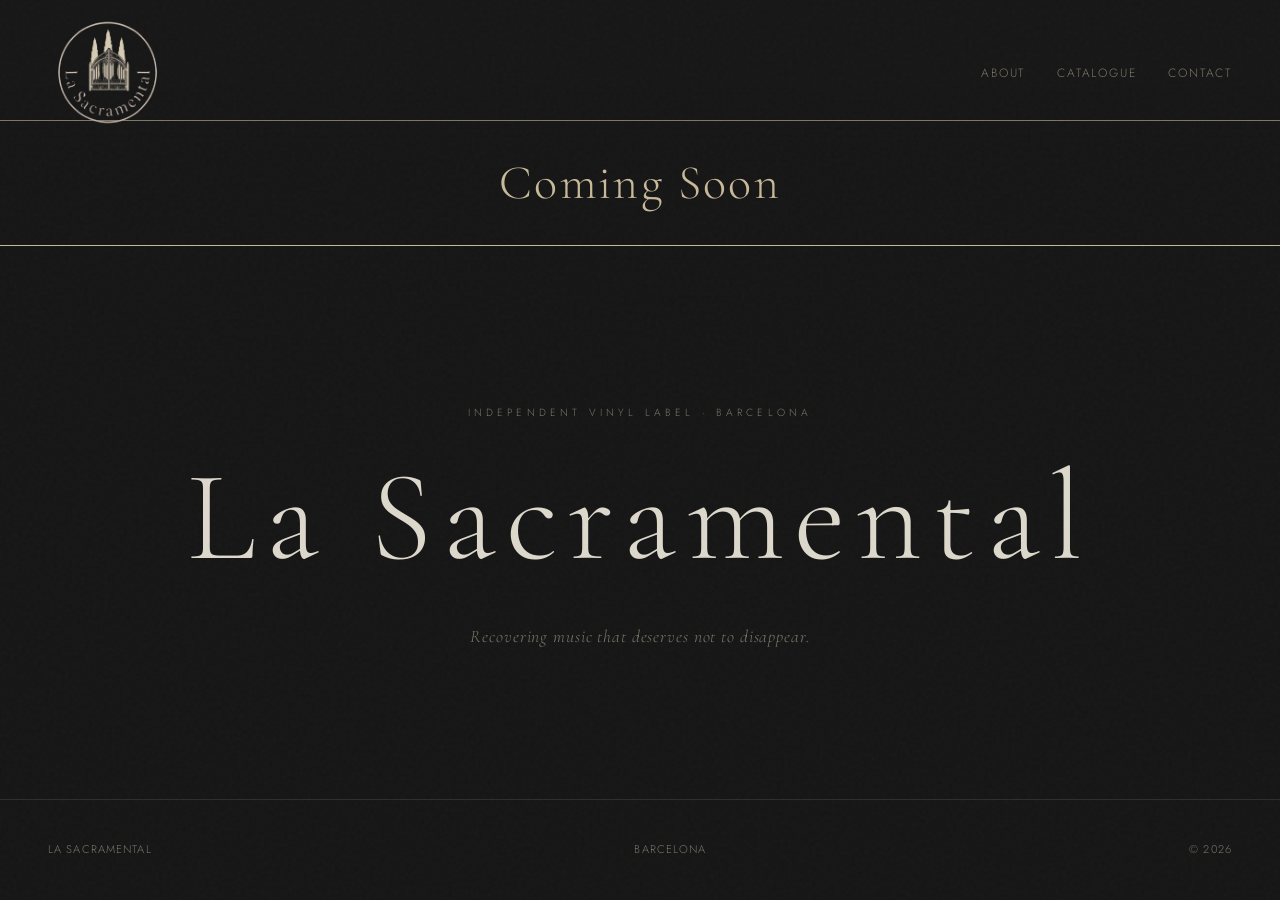
==== index.html @ 22e37aea "Update index.html" ====
<!DOCTYPE html>
<html lang="en">
<head>
  <meta charset="UTF-8">
  <meta name="viewport" content="width=device-width, initial-scale=1.0">
  <title>La Sacramental — Independent vinyl label, Barcelona</title>
  <meta name="description" content="Independent vinyl label in Barcelona reissuing gothic rock, darkwave and deathrock from the 1980s and 1990s. Small, carefully produced pressings.">
  <link rel="canonical" href="https://lasacramental.com/">

  <!-- Open Graph -->
  <meta property="og:type" content="website">
  <meta property="og:site_name" content="La Sacramental">
  <meta property="og:title" content="La Sacramental — Independent vinyl label, Barcelona">
  <meta property="og:description" content="Independent vinyl label in Barcelona reissuing gothic rock, darkwave and deathrock from the 1980s and 1990s. Small, carefully produced pressings.">
  <meta property="og:url" content="https://lasacramental.com/">
  <meta property="og:image" content="https://lasacramental.com/og-image.png">
  <meta property="og:image:width" content="1200">
  <meta property="og:image:height" content="630">
  <meta property="og:locale" content="en_US">

  <!-- Twitter Cards -->
  <meta name="twitter:card" content="summary_large_image">
  <meta name="twitter:title" content="La Sacramental — Independent vinyl label, Barcelona">
  <meta name="twitter:description" content="Independent vinyl label in Barcelona reissuing gothic rock, darkwave and deathrock from the 1980s and 1990s. Small, carefully produced pressings.">
  <meta name="twitter:image" content="https://lasacramental.com/og-image.png">

  <!-- Fonts -->
  <link rel="preconnect" href="https://fonts.googleapis.com">
  <link rel="preconnect" href="https://fonts.gstatic.com" crossorigin>
  <link href="https://fonts.googleapis.com/css2?family=Cormorant+Garamond:ital,wght@0,300;0,400;0,500;1,300;1,400&family=Jost:wght@300;400&display=swap" rel="stylesheet">

  <!-- CSS -->
  <link rel="stylesheet" href="style.css">

  <!-- Favicons -->
  <link rel="icon" type="image/x-icon" href="favicon.ico">
  <link rel="icon" type="image/png" sizes="32x32" href="favicon-32.png">
  <link rel="apple-touch-icon" sizes="180x180" href="apple-touch-icon.png">

  <!-- Schema.org -->
  <script type="application/ld+json">
  {
    "@context": "https://schema.org",
    "@type": "Organization",
    "name": "La Sacramental",
    "description": "Independent vinyl label in Barcelona reissuing gothic rock, darkwave, deathrock and related music from the 1980s and 1990s. Small, carefully produced pressings.",
    "url": "https://lasacramental.com",
    "logo": "https://lasacramental.com/Logo.png",
    "email": "lasacramental@pm.me",
    "foundingDate": "2026",
    "foundingLocation": {
      "@type": "Place",
      "name": "Barcelona, Spain"
    },
    "sameAs": [
      "https://instagram.com/lasacramental"
    ]
  }
  </script>
</head>
<body>

  <nav>
    <a href="index.html" class="nav-logo"><img src="Logo.png" alt="La Sacramental"></a>
    <ul class="nav-links">
      <li><a href="about.html">About</a></li>
      <li><a href="catalogue.html">Catalogue</a></li>
      <li><a href="contact.html">Contact</a></li>
    </ul>
  </nav>

  <div class="banner-coming-soon">
    <p>Coming Soon</p>
  </div>

  <section class="hero">
    <p class="hero-label">Independent vinyl label · Barcelona</p>
    <h1 class="hero-title">La Sacramental</h1>
    <p class="hero-sub">Recovering music that deserves not to disappear.</p>
  </section>

  <footer>
    <span>La Sacramental</span>
    <span>Barcelona</span>
    <span>© 2026</span>
  </footer>

  <script data-goatcounter="https://lasacramental.goatcounter.com/count" async src="//gc.zgo.at/count.js"></script>
</body>
</html>
---- style.css ----
:root {
  --bg:         #161616;
  --bg-alt:     #1e1e1e;
  --text:       #ddd8cc;
  --text-muted: #7a7568;
  --accent:     #c8b99a;
  --rule:       #2e2e2e;
  --font-display: 'Cormorant Garamond', Georgia, serif;
  --font-body:    'Jost', sans-serif;
}

*, *::before, *::after { box-sizing: border-box; margin: 0; padding: 0; }

html { scroll-behavior: smooth; }

body {
  background: var(--bg);
  color: var(--text);
  font-family: var(--font-body);
  font-weight: 300;
  font-size: 16px;
  line-height: 1.75;
  -webkit-font-smoothing: antialiased;
  min-height: 100vh;
  display: flex;
  flex-direction: column;
}

/* Grain overlay */
body::before {
  content: '';
  position: fixed;
  inset: 0;
  background-image: url("data:image/svg+xml,%3Csvg viewBox='0 0 256 256' xmlns='http://www.w3.org/2000/svg'%3E%3Cfilter id='noise'%3E%3CfeTurbulence type='fractalNoise' baseFrequency='0.9' numOctaves='4' stitchTiles='stitch'/%3E%3C/filter%3E%3Crect width='100%25' height='100%25' filter='url(%23noise)' opacity='1'/%3E%3C/svg%3E");
  opacity: 0.025;
  pointer-events: none;
  z-index: 9999;
}

/* ── Navigation ─────────────────────────────────── */
nav {
  position: fixed;
  top: 0; left: 0; right: 0;
  z-index: 100;
  display: flex;
  justify-content: space-between;
  align-items: center;
  padding: 0.75rem 3rem;
  background: linear-gradient(to bottom, var(--bg) 60%, transparent);
}

.nav-logo img {
  height: 120px;
  width: 120px;
  object-fit: contain;
  display: block;
  transition: opacity 0.3s;
  border-radius: 50%;
}

.nav-logo:hover img { opacity: 0.75; }

.nav-links {
  display: flex;
  gap: 2rem;
  list-style: none;
}

.nav-links a {
  font-family: var(--font-body);
  font-weight: 300;
  font-size: 0.75rem;
  letter-spacing: 0.15em;
  text-transform: uppercase;
  color: var(--text-muted);
  text-decoration: none;
  transition: color 0.3s;
}

.nav-links a:hover,
.nav-links a.active { color: var(--text); }

/* ── Hero (index only) ──────────────────────────── */
.hero {
  flex: 1;
  display: flex;
  flex-direction: column;
  justify-content: center;
  align-items: center;
  text-align: center;
  padding: 6rem 2rem 4rem;
}

.hero-label {
  font-family: var(--font-body);
  font-size: 0.65rem;
  letter-spacing: 0.4em;
  text-transform: uppercase;
  color: var(--text-muted);
  margin-bottom: 2rem;
  opacity: 0;
  animation: fadeUp 1s ease forwards 0.3s;
}

.hero-title {
  font-family: var(--font-display);
  font-weight: 300;
  font-size: clamp(3.5rem, 10vw, 8rem);
  letter-spacing: 0.08em;
  line-height: 1;
  color: var(--text);
  opacity: 0;
  animation: fadeUp 1s ease forwards 0.6s;
}

.hero-sub {
  margin-top: 2.5rem;
  font-family: var(--font-display);
  font-style: italic;
  font-weight: 300;
  font-size: 1.1rem;
  color: var(--text-muted);
  letter-spacing: 0.05em;
  opacity: 0;
  animation: fadeUp 1s ease forwards 1s;
}

/* ── Inner pages ────────────────────────────────── */
.page {
  flex: 1;
  max-width: 700px;
  width: 100%;
  margin: 0 auto;
  padding: 10rem 2rem 6rem;
}

.section-tag {
  font-size: 0.65rem;
  letter-spacing: 0.4em;
  text-transform: uppercase;
  color: var(--accent);
  margin-bottom: 3rem;
  display: block;
}

h2 {
  font-family: var(--font-display);
  font-weight: 400;
  font-size: clamp(1.8rem, 4vw, 2.8rem);
  line-height: 1.2;
  letter-spacing: 0.02em;
  color: var(--text);
  margin-bottom: 2rem;
}

h2 em {
  font-style: italic;
  font-weight: 300;
}

p {
  color: var(--text-muted);
  margin-bottom: 1.25rem;
  font-size: 0.95rem;
}

p strong {
  color: var(--text);
  font-weight: 400;
}

/* About subsection */
.about-name-block {
  margin-top: 4rem;
  padding-top: 3rem;
  border-top: 1px solid var(--rule);
}

.about-name-block h3 {
  font-family: var(--font-display);
  font-weight: 400;
  font-style: italic;
  font-size: 1.5rem;
  color: var(--text);
  margin-bottom: 1.5rem;
}

/* Cemetery links */
.cemetery-links {
  margin-top: 2.5rem;
  display: flex;
  flex-direction: column;
  gap: 0.75rem;
}

.cemetery-links a {
  display: inline-flex;
  align-items: center;
  gap: 0.75rem;
  font-size: 0.8rem;
  letter-spacing: 0.08em;
  color: var(--text-muted);
  text-decoration: none;
  transition: color 0.3s;
}

.cemetery-links a::before {
  content: '†';
  color: var(--accent);
  font-family: var(--font-display);
  font-size: 1rem;
}

.cemetery-links a:hover { color: var(--text); }

/* Catalogue */
.coming-soon {
  font-family: var(--font-display);
  font-weight: 300;
  font-style: italic;
  font-size: 2rem;
  color: var(--text-muted);
  margin: 2rem 0 1rem;
}

/* Contact */
.contact-email {
  display: inline-block;
  margin-top: 1.5rem;
  font-family: var(--font-display);
  font-size: 1.3rem;
  font-weight: 300;
  color: var(--text);
  text-decoration: none;
  border-bottom: 1px solid var(--rule);
  padding-bottom: 0.2rem;
  transition: border-color 0.3s, color 0.3s;
}

.contact-email:hover {
  color: var(--accent);
  border-color: var(--accent);
}

.contact-instagram {
  display: block;
  margin-top: 1.5rem;
  font-size: 0.8rem;
  letter-spacing: 0.1em;
  color: var(--text-muted);
}

.contact-instagram a {
  color: var(--accent);
  text-decoration: none;
}

/* Footnote */
.footnote {
  margin-top: 4.5rem;
  padding-top: 1.5rem;
  border-top: 1px solid var(--rule);
  font-family: var(--font-display);
  font-style: italic;
  font-size: 0.75rem;
  color: var(--text-muted);
  line-height: 1.7;
}

/* ── Banner Coming Soon ─────────────────────────── */
.banner-coming-soon {
  background: var(--bg);
  padding: 1.25rem;
  text-align: center;
  border-top: 1px solid var(--accent);
  border-bottom: 1px solid var(--accent);
  margin-top: 120px;
}

.banner-coming-soon p {
  color: var(--accent);
  margin: 0;
  font-family: var(--font-display);
  font-size: 48px;
  font-weight: 300;
  letter-spacing: 0.05em;
}

/* ── Footer ─────────────────────────────────────── */
footer {
  border-top: 1px solid var(--rule);
  padding: 2.5rem 3rem;
  display: flex;
  justify-content: space-between;
  align-items: center;
  font-size: 0.7rem;
  letter-spacing: 0.1em;
  color: var(--text-muted);
  text-transform: uppercase;
}

/* ── Animations ─────────────────────────────────── */
@keyframes fadeUp {
  from { opacity: 0; transform: translateY(16px); }
  to   { opacity: 1; transform: translateY(0); }
}

/* ── Responsive ─────────────────────────────────── */
@media (max-width: 640px) {
  nav { padding: 1.25rem 1.5rem; }
  .nav-links { display: none; }
  footer { flex-direction: column; gap: 0.75rem; text-align: center; }
}
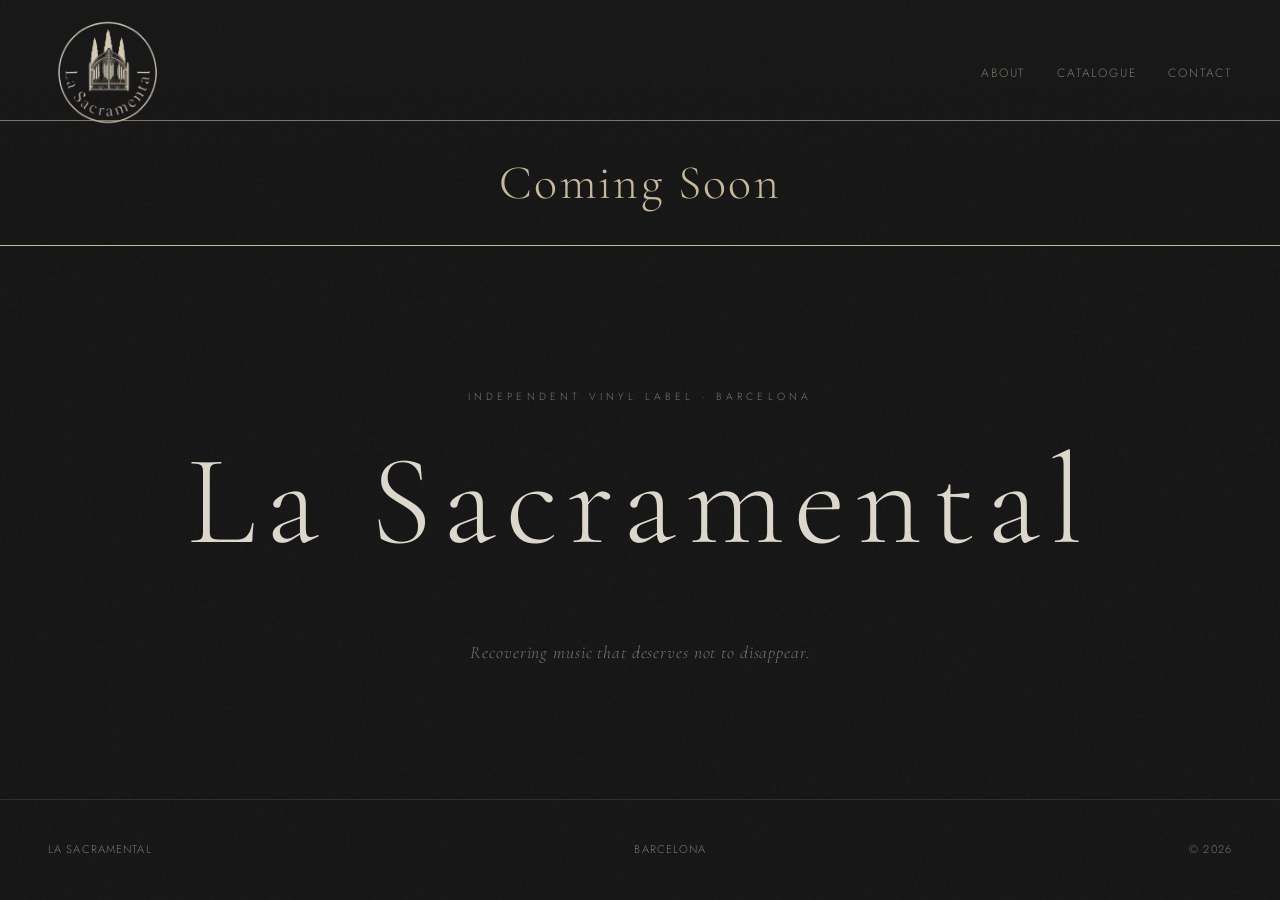
==== commit f9947fb1: "h1 y fuentes" ====
--- a/index.html
+++ b/index.html
@@ -24,10 +24,7 @@
   <meta name="twitter:description" content="Independent vinyl label in Barcelona reissuing gothic rock, darkwave and deathrock from the 1980s and 1990s. Small, carefully produced pressings.">
   <meta name="twitter:image" content="https://lasacramental.com/og-image.png">
 
-  <!-- Fonts -->
-  <link rel="preconnect" href="https://fonts.googleapis.com">
-  <link rel="preconnect" href="https://fonts.gstatic.com" crossorigin>
-  <link href="https://fonts.googleapis.com/css2?family=Cormorant+Garamond:ital,wght@0,300;0,400;0,500;1,300;1,400&family=Jost:wght@300;400&display=swap" rel="stylesheet">
+
 
   <!-- CSS -->
   <link rel="stylesheet" href="style.css">
@@ -60,9 +57,10 @@
 </head>
 <body>
 
-  <nav>
+  <nav aria-label="Main navigation">
     <a href="index.html" class="nav-logo"><img src="Logo.png" alt="La Sacramental"></a>
-    <ul class="nav-links">
+    <button type="button" class="nav-toggle" aria-expanded="false" aria-controls="nav-links">Menu</button>
+    <ul class="nav-links" id="nav-links">
       <li><a href="about.html">About</a></li>
       <li><a href="catalogue.html">Catalogue</a></li>
       <li><a href="contact.html">Contact</a></li>
@@ -73,11 +71,11 @@
     <p>Coming Soon</p>
   </div>
 
-  <section class="hero">
+  <main class="hero">
     <p class="hero-label">Independent vinyl label · Barcelona</p>
     <h1 class="hero-title">La Sacramental</h1>
     <p class="hero-sub">Recovering music that deserves not to disappear.</p>
-  </section>
+  </main>
 
   <footer>
     <span>La Sacramental</span>
@@ -85,6 +83,31 @@
     <span>© 2026</span>
   </footer>
 
+  <script>
+     (function() {
+       const nav = document.querySelector('nav');
+       const toggle = document.querySelector('.nav-toggle');
+       if (!nav || !toggle) return;
+
+       function setOpen(open) {
+         nav.classList.toggle('is-open', open);
+         toggle.setAttribute('aria-expanded', open ? 'true' : 'false');
+         toggle.textContent = open ? 'Close' : 'Menu';
+       }
+
+       toggle.addEventListener('click', function() {
+         setOpen(!nav.classList.contains('is-open'));
+       });
+
+       document.addEventListener('keydown', function(e) {
+         if (e.key === 'Escape' && nav.classList.contains('is-open')) {
+           setOpen(false);
+           toggle.focus();
+         }
+       });
+     })();
+  </script>
+
   <script data-goatcounter="https://lasacramental.goatcounter.com/count" async src="//gc.zgo.at/count.js"></script>
 </body>
 </html>
--- a/style.css
+++ b/style.css
@@ -1,3 +1,61 @@
+/* ── Self-hosted fonts ──────────────────────────── */
+@font-face {
+  font-family: 'Cormorant Garamond';
+  src: url('fonts/cormorant-garamond-latin-300-normal.woff2') format('woff2');
+  font-weight: 300;
+  font-style: normal;
+  font-display: swap;
+}
+@font-face {
+  font-family: 'Cormorant Garamond';
+  src: url('fonts/cormorant-garamond-latin-300-italic.woff2') format('woff2');
+  font-weight: 300;
+  font-style: italic;
+  font-display: swap;
+}
+@font-face {
+  font-family: 'Cormorant Garamond';
+  src: url('fonts/cormorant-garamond-latin-400-normal.woff2') format('woff2');
+  font-weight: 400;
+  font-style: normal;
+  font-display: swap;
+}
+@font-face {
+  font-family: 'Cormorant Garamond';
+  src: url('fonts/cormorant-garamond-latin-400-italic.woff2') format('woff2');
+  font-weight: 400;
+  font-style: italic;
+  font-display: swap;
+}
+@font-face {
+  font-family: 'Cormorant Garamond';
+  src: url('fonts/cormorant-garamond-latin-500-normal.woff2') format('woff2');
+  font-weight: 500;
+  font-style: normal;
+  font-display: swap;
+}
+@font-face {
+  font-family: 'Cormorant Garamond';
+  src: url('fonts/cormorant-garamond-latin-500-italic.woff2') format('woff2');
+  font-weight: 500;
+  font-style: italic;
+  font-display: swap;
+}
+@font-face {
+  font-family: 'Jost';
+  src: url('fonts/jost-latin-300-normal.woff2') format('woff2');
+  font-weight: 300;
+  font-style: normal;
+  font-display: swap;
+}
+@font-face {
+  font-family: 'Jost';
+  src: url('fonts/jost-latin-400-normal.woff2') format('woff2');
+  font-weight: 400;
+  font-style: normal;
+  font-display: swap;
+}
+
 :root {
   --bg:         #161616;
   --bg-alt:     #1e1e1e;
@@ -37,6 +95,14 @@
   z-index: 9999;
 }
 
+/* ── Focus styles — keyboard navigation visibility ─ */
+a:focus-visible,
+button:focus-visible {
+  outline: 2px solid var(--accent);
+  outline-offset: 3px;
+  border-radius: 2px;
+}
+
 /* ── Navigation ─────────────────────────────────── */
 nav {
   position: fixed;
@@ -80,6 +146,27 @@
 .nav-links a:hover,
 .nav-links a.active { color: var(--text); }
 
+/* Mobile menu toggle — hidden on desktop */
+.nav-toggle {
+  display: none;
+  background: none;
+  border: none;
+  font-family: var(--font-body);
+  font-weight: 300;
+  font-size: 0.75rem;
+  letter-spacing: 0.15em;
+  text-transform: uppercase;
+  color: var(--text-muted);
+  cursor: pointer;
+  padding: 0.5rem 0;
+  transition: color 0.3s;
+}
+
+.nav-toggle:hover,
+.nav-toggle:focus-visible {
+  color: var(--text);
+}
+
 /* ── Hero (index only) ──────────────────────────── */
 .hero {
   flex: 1;
@@ -143,7 +230,7 @@
   display: block;
 }
 
-h2 {
+h1, h2 {
   font-family: var(--font-display);
   font-weight: 400;
   font-size: clamp(1.8rem, 4vw, 2.8rem);
@@ -153,7 +240,7 @@
   margin-bottom: 2rem;
 }
 
-h2 em {
+h1 em, h2 em {
   font-style: italic;
   font-weight: 300;
 }
@@ -307,7 +394,61 @@
 
 /* ── Responsive ─────────────────────────────────── */
 @media (max-width: 640px) {
-  nav { padding: 1.25rem 1.5rem; }
-  .nav-links { display: none; }
-  footer { flex-direction: column; gap: 0.75rem; text-align: center; }
-}
+  nav { padding: 1rem 1.5rem; }
+
+  .nav-logo img {
+    height: 72px;
+    width: 72px;
+  }
+
+  .nav-toggle { display: block; }
+
+  .nav-links {
+    display: none;
+    position: absolute;
+    top: 100%;
+    left: 0;
+    right: 0;
+    flex-direction: column;
+    gap: 0;
+    padding: 0.5rem 1.5rem 1.5rem;
+    background: var(--bg);
+    border-top: 1px solid var(--rule);
+  }
+
+  nav.is-open .nav-links {
+    display: flex;
+  }
+
+  .nav-links li {
+    border-bottom: 1px solid var(--rule);
+  }
+
+  .nav-links li:last-child {
+    border-bottom: none;
+  }
+
+  .nav-links a {
+    display: block;
+    padding: 1rem 0;
+    font-size: 0.85rem;
+  }
+
+  .banner-coming-soon {
+    margin-top: 88px;
+    padding: 1rem;
+  }
+
+  .banner-coming-soon p { font-size: 32px; }
+
+  .page { padding: 7rem 1.5rem 4rem; }
+
+  footer {
+    flex-direction: column;
+    gap: 0.75rem;
+    text-align: center;
+    padding: 2rem 1.5rem;
+  }
+
+  .hero { padding: 5rem 1.5rem 3rem; }
+}
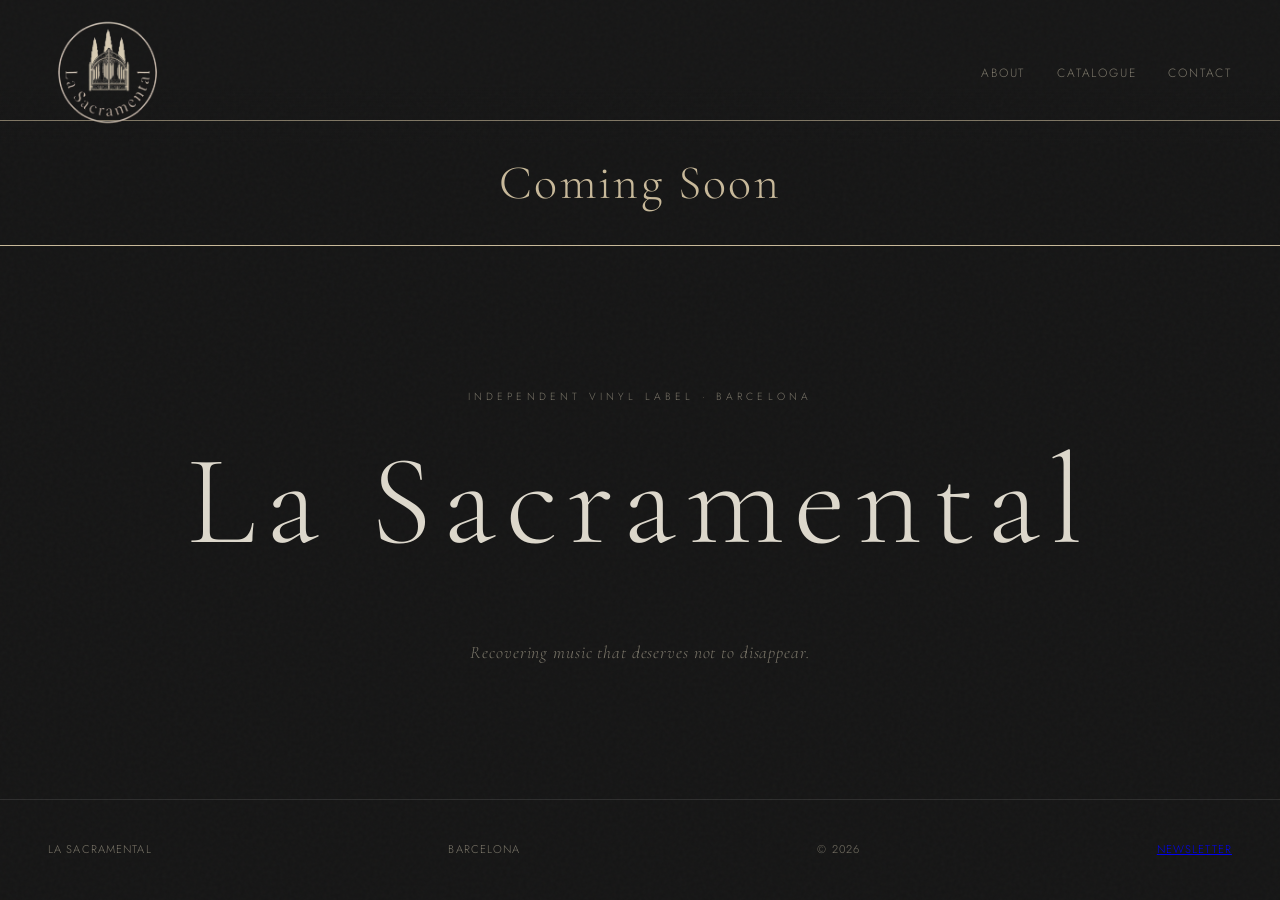
==== commit 84ea97c0: "Newsletter" ====
--- a/index.html
+++ b/index.html
@@ -58,7 +58,7 @@
 <body>
 
   <nav aria-label="Main navigation">
-    <a href="index.html" class="nav-logo"><img src="Logo.png" alt="La Sacramental"></a>
+    <a href="/" class="nav-logo"><img src="Logo.png" alt="La Sacramental"></a>
     <button type="button" class="nav-toggle" aria-expanded="false" aria-controls="nav-links">Menu</button>
     <ul class="nav-links" id="nav-links">
       <li><a href="about.html">About</a></li>
@@ -77,11 +77,12 @@
     <p class="hero-sub">Recovering music that deserves not to disappear.</p>
   </main>
 
-  <footer>
-    <span>La Sacramental</span>
-    <span>Barcelona</span>
-    <span>© 2026</span>
-  </footer>
+<footer>
+  <span>La Sacramental</span>
+  <span>Barcelona</span>
+  <span>© 2026</span>
+  <span><a href="https://lasacramental.substack.com" target="_blank" rel="noopener noreferrer">Newsletter</a></span>
+</footer>
 
   <script>
      (function() {
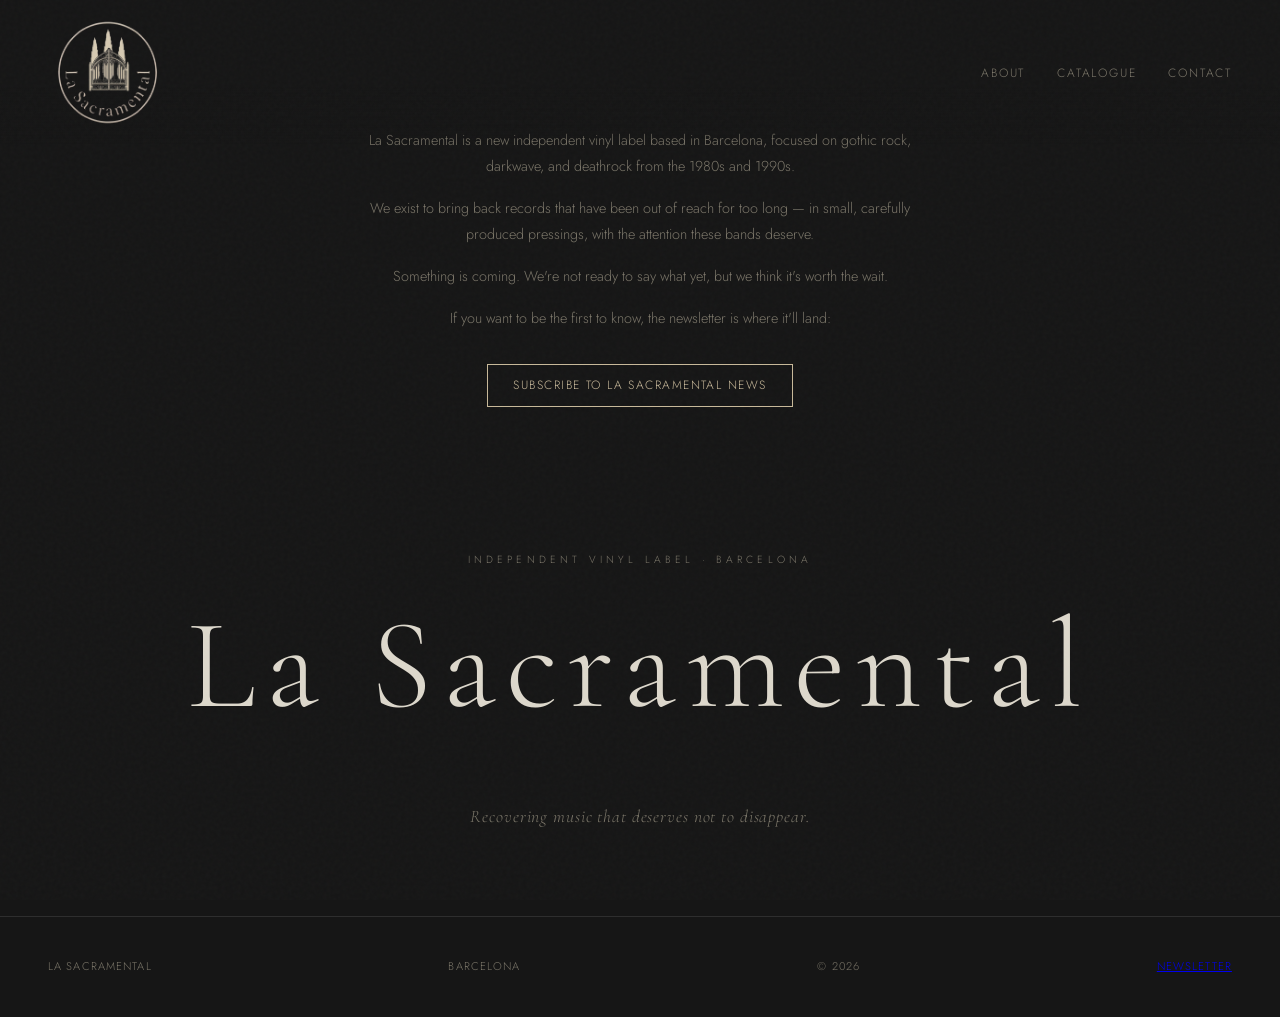
==== commit c38df8b4: "newsletter" ====
--- a/index.html
+++ b/index.html
@@ -67,9 +67,13 @@
     </ul>
   </nav>
 
-  <div class="banner-coming-soon">
-    <p>Coming Soon</p>
-  </div>
+  <section class="label-intro">
+    <p>La Sacramental is a new independent vinyl label based in Barcelona, focused on gothic rock, darkwave, and deathrock from the 1980s and 1990s.</p>
+    <p>We exist to bring back records that have been out of reach for too long — in small, carefully produced pressings, with the attention these bands deserve.</p>
+    <p>Something is coming. We're not ready to say what yet, but we think it's worth the wait.</p>
+    <p>If you want to be the first to know, the newsletter is where it'll land:</p>
+    <a class="newsletter-cta" href="https://lasacramental.substack.com" target="_blank" rel="noopener noreferrer">Subscribe to La Sacramental News</a>
+  </section>
 
   <main class="hero">
     <p class="hero-label">Independent vinyl label · Barcelona</p>
--- a/style.css
+++ b/style.css
@@ -354,23 +354,42 @@
   line-height: 1.7;
 }
 
-/* ── Banner Coming Soon ─────────────────────────── */
-.banner-coming-soon {
-  background: var(--bg);
-  padding: 1.25rem;
+/* ── Label intro + newsletter CTA (index only) ──── */
+.label-intro {
+  max-width: 620px;
+  margin: 0 auto;
+  padding: 8rem 2rem 3rem;
+  display: flex;
+  flex-direction: column;
+  gap: 1rem;
   text-align: center;
-  border-top: 1px solid var(--accent);
-  border-bottom: 1px solid var(--accent);
-  margin-top: 120px;
-}
-
-.banner-coming-soon p {
+}
+
+.label-intro p {
+  color: var(--text-muted);
+  font-size: 0.9rem;
+  line-height: 1.8;
+  margin-bottom: 0;
+}
+
+.newsletter-cta {
+  display: inline-block;
+  align-self: center;
+  margin-top: 1rem;
+  padding: 0.65rem 1.6rem;
+  border: 1px solid var(--accent);
   color: var(--accent);
-  margin: 0;
-  font-family: var(--font-display);
-  font-size: 48px;
-  font-weight: 300;
-  letter-spacing: 0.05em;
+  text-decoration: none;
+  font-family: var(--font-body);
+  font-size: 0.75rem;
+  letter-spacing: 0.12em;
+  text-transform: uppercase;
+  transition: background-color 0.2s ease, color 0.2s ease;
+}
+
+.newsletter-cta:hover {
+  background-color: var(--accent);
+  color: var(--bg);
 }
 
 /* ── Footer ─────────────────────────────────────── */
@@ -434,12 +453,9 @@
     font-size: 0.85rem;
   }
 
-  .banner-coming-soon {
-    margin-top: 88px;
-    padding: 1rem;
-  }
-
-  .banner-coming-soon p { font-size: 32px; }
+  .label-intro {
+    padding: 6.5rem 1.5rem 2rem;
+  }
 
   .page { padding: 7rem 1.5rem 4rem; }
 
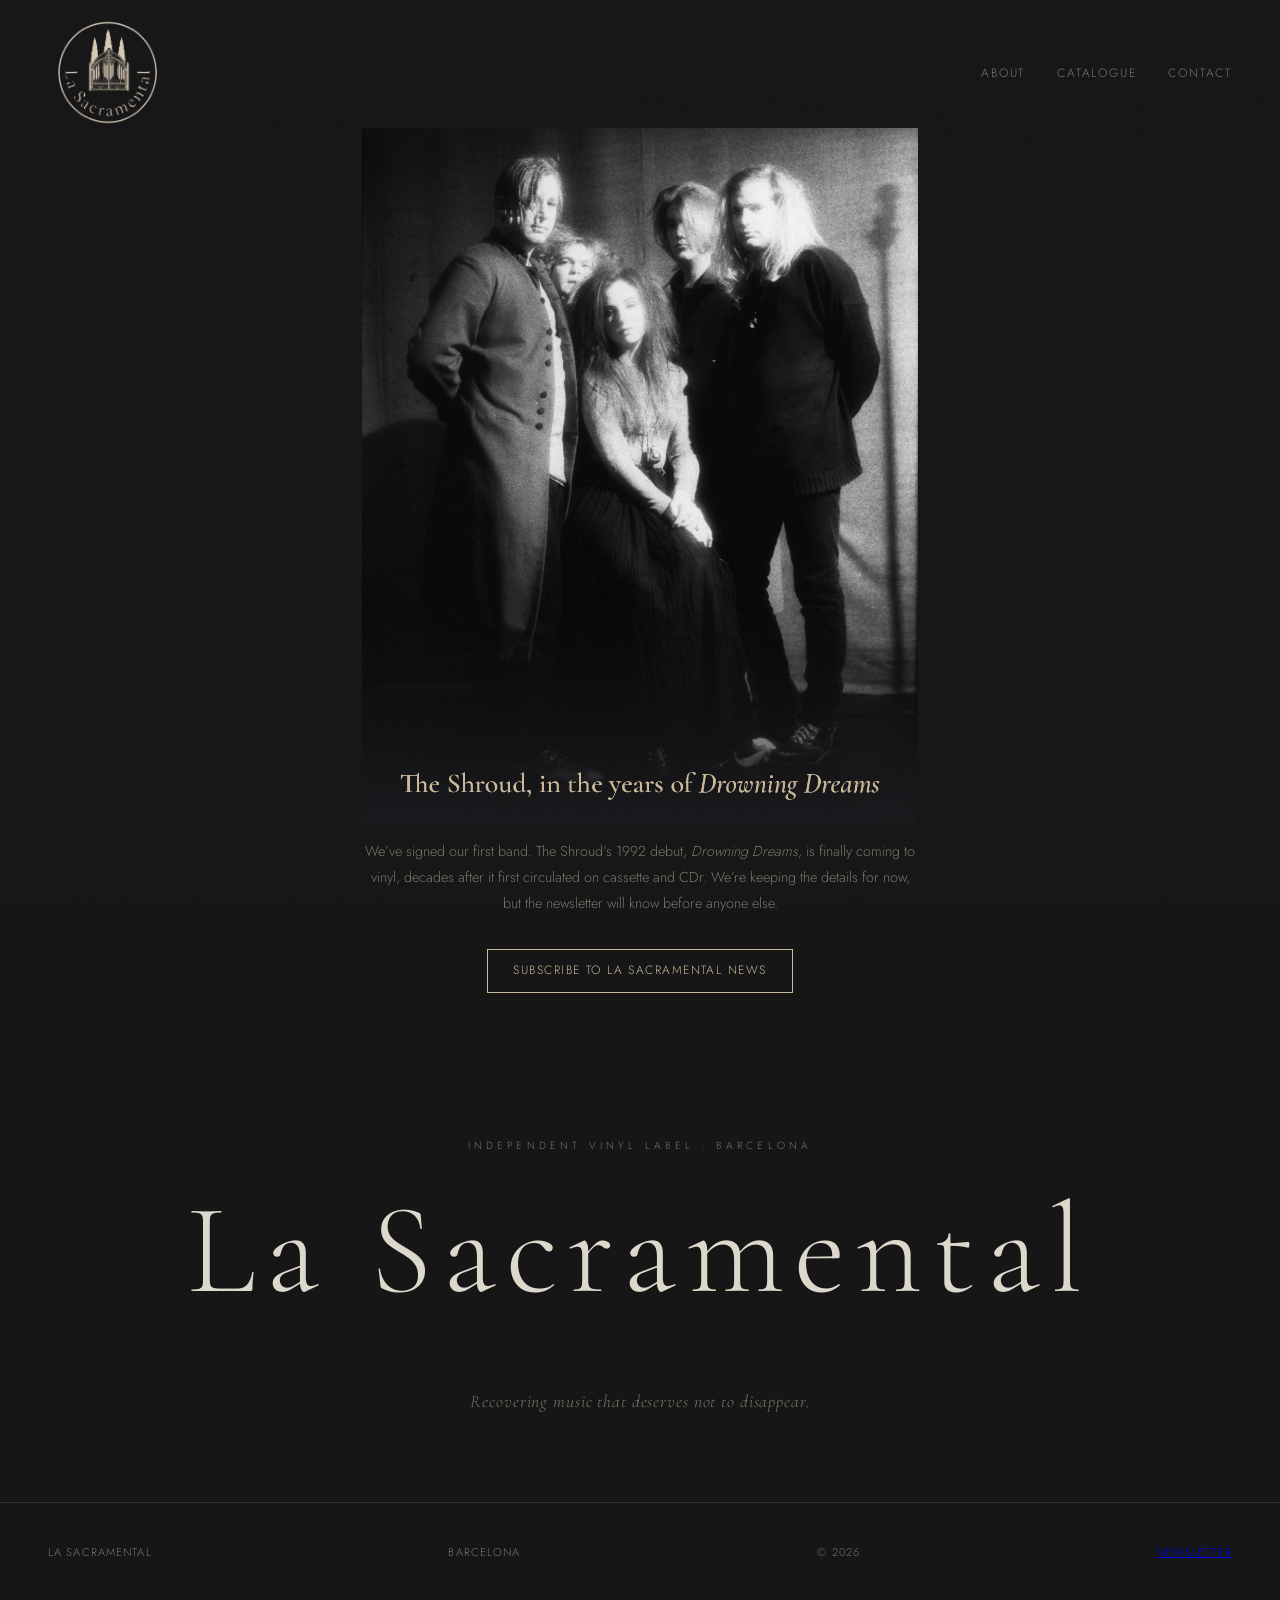
==== commit da1ef901: "Teaser" ====
--- a/index.html
+++ b/index.html
@@ -68,10 +68,10 @@
   </nav>
 
   <section class="label-intro">
-    <p>La Sacramental is a new independent vinyl label based in Barcelona, focused on gothic rock, darkwave, and deathrock from the 1980s and 1990s.</p>
-    <p>We exist to bring back records that have been out of reach for too long — in small, carefully produced pressings, with the attention these bands deserve.</p>
-    <p>Something is coming. We're not ready to say what yet, but we think it's worth the wait.</p>
-    <p>If you want to be the first to know, the newsletter is where it'll land:</p>
+    <figure class="teaser-photo">
+      <img src="the-shroud-teaser.png" alt="The Shroud">
+    </figure>
+    <p>We&rsquo;ve signed our first band. The Shroud&rsquo;s 1992 debut, <em>Drowning Dreams</em>, is finally coming to vinyl, decades after it first circulated on cassette and CDr. We&rsquo;re keeping the details for now, but the newsletter will know before anyone else.</p>
     <a class="newsletter-cta" href="https://lasacramental.substack.com" target="_blank" rel="noopener noreferrer">Subscribe to La Sacramental News</a>
   </section>
 
--- a/style.css
+++ b/style.css
@@ -370,6 +370,12 @@
   font-size: 0.9rem;
   line-height: 1.8;
   margin-bottom: 0;
+}
+
+.teaser-photo img {
+  width: 100%;
+  height: auto;
+  display: block;
 }
 
 .newsletter-cta {
